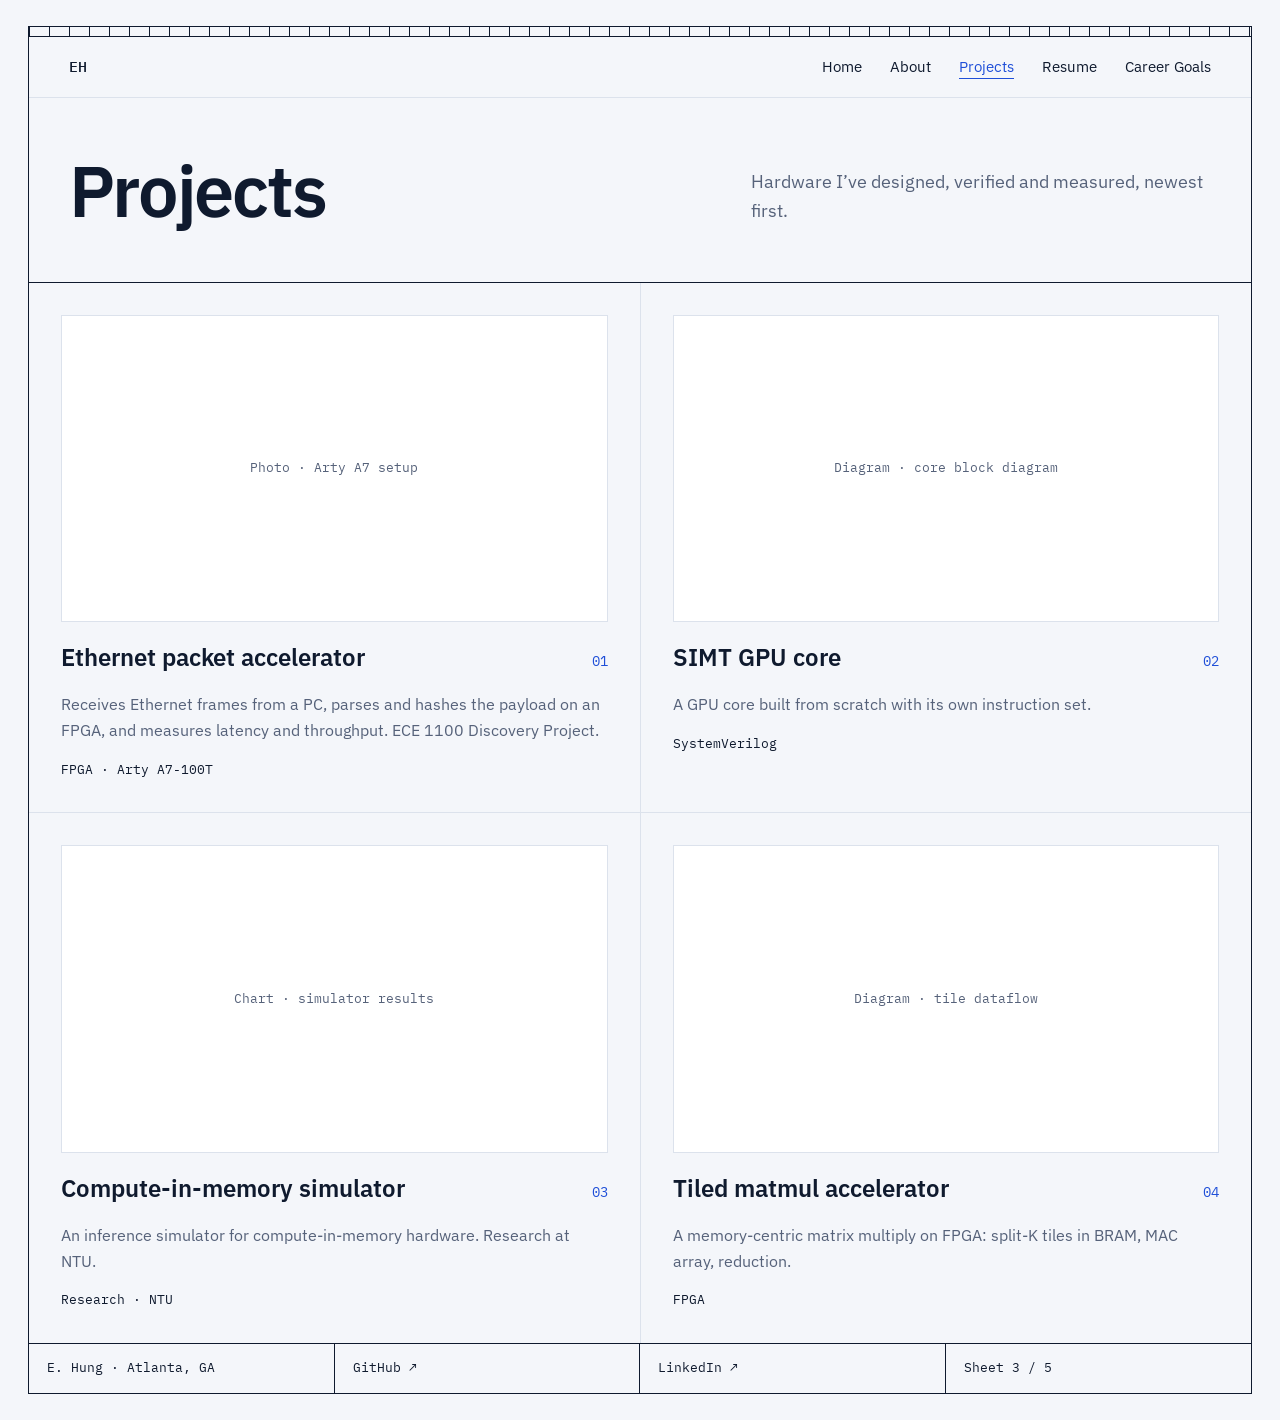
==== projects/index.html @ 6c3ed5fd "template" ====
<!doctype html>
<html lang="en">
<head>
  <meta charset="utf-8">
  <meta name="viewport" content="width=device-width, initial-scale=1">
  <title>Projects · Ethan Hung</title>
  <meta name="description" content="Hardware projects by Ethan Hung.">
  <link rel="preconnect" href="https://fonts.googleapis.com">
  <link rel="preconnect" href="https://fonts.gstatic.com" crossorigin>
  <link href="https://fonts.googleapis.com/css2?family=IBM+Plex+Mono:wght@400;500&family=IBM+Plex+Sans:wght@400;500;600&display=swap" rel="stylesheet">
  <link rel="stylesheet" href="../assets/style.css">
</head>
<body>
<div class="sheet">
  <div class="ruler" aria-hidden="true"></div>

  <header class="site-header">
    <a class="logo" href="../index.html">EH</a>
    <nav class="site-nav" aria-label="Main">
      <a href="../index.html">Home</a>
      <a href="../about.html">About</a>
      <a href="index.html" aria-current="page">Projects</a>
      <a href="../resume.html">Resume</a>
      <a href="../goals.html">Career Goals</a>
    </nav>
  </header>

  <main>
    <section class="page-head">
      <h1 class="page-title">Projects</h1>
      <p class="lede" style="max-width: 460px">Hardware I’ve designed, verified and measured, newest first.</p>
    </section>

    <!-- To add a project: copy one <a class="card">…</a> block, then copy a project page. -->
    <section class="card-grid">
      <a class="card" href="ethernet-accelerator.html">
        <div class="slot r-16x9">Photo · Arty A7 setup</div>
        <div class="card-head"><span class="name">Ethernet packet accelerator</span><span class="num">01</span></div>
        <p>Receives Ethernet frames from a PC, parses and hashes the payload on an FPGA, and measures latency and throughput. ECE 1100 Discovery Project.</p>
        <span class="tag">FPGA · Arty A7-100T</span>
      </a>
      <a class="card" href="simt-gpu-core.html">
        <div class="slot r-16x9">Diagram · core block diagram</div>
        <div class="card-head"><span class="name">SIMT GPU core</span><span class="num">02</span></div>
        <p>A GPU core built from scratch with its own instruction set.</p>
        <span class="tag">SystemVerilog</span>
      </a>
      <a class="card" href="#">
        <div class="slot r-16x9">Chart · simulator results</div>
        <div class="card-head"><span class="name">Compute-in-memory simulator</span><span class="num">03</span></div>
        <p>An inference simulator for compute-in-memory hardware. Research at NTU.</p>
        <span class="tag">Research · NTU</span>
      </a>
      <a class="card" href="#">
        <div class="slot r-16x9">Diagram · tile dataflow</div>
        <div class="card-head"><span class="name">Tiled matmul accelerator</span><span class="num">04</span></div>
        <p>A memory-centric matrix multiply on FPGA: split-K tiles in BRAM, MAC array, reduction.</p>
        <span class="tag">FPGA</span>
      </a>
    </section>
  </main>

  <footer class="site-footer">
    <div>E. Hung · Atlanta, GA</div>
    <a href="https://github.com/ethanhung2007">GitHub ↗</a>
    <a href="#">LinkedIn ↗</a>
    <div>Sheet 3 / 5</div>
  </footer>
</div>
</body>
</html>
---- assets/style.css ----
/* ==========================================================
   Ethan Hung — ePortfolio theme ("Title Block", Blueprint colors)
   Change a color or font here and every page updates.
   ========================================================== */

:root {
  --bg: #F4F6FA;        /* page background */
  --surface: #FFFFFF;   /* image slots, cards */
  --sunken: #EEF1F6;    /* resume viewer backdrop */
  --ink: #0F1A2E;       /* text + heavy rules */
  --muted: #56627A;     /* secondary text */
  --line: #DCE2EC;      /* hairline dividers */
  --accent: #1F4FD8;    /* links, numbers, primary button */
  --accent-dark: #173DA8;

  --sans: "IBM Plex Sans", system-ui, sans-serif;
  --mono: "IBM Plex Mono", ui-monospace, monospace;

  --pad-x: clamp(20px, 4vw, 40px);
  --pad-y: clamp(28px, 5vw, 56px);
}

* { box-sizing: border-box; }

html { scroll-behavior: smooth; }

body {
  margin: 0;
  padding: clamp(12px, 2vw, 28px);
  background: var(--bg);
  color: var(--ink);
  font-family: var(--sans);
  font-size: 16px;
  line-height: 1.6;
}

a { color: var(--accent); }
a:hover { color: var(--accent-dark); }
img { display: block; max-width: 100%; height: auto; }
h1, h2, h3, p, figure, ul { margin: 0; }

.mono { font-family: var(--mono); }
.muted { color: var(--muted); }
.accent { color: var(--accent); }

/* ---------- the drawing sheet ---------- */
.sheet {
  max-width: 1224px;
  margin: 0 auto;
  border: 1.5px solid var(--ink);
  display: flex;
  flex-direction: column;
}

.ruler {
  height: 10px;
  border-bottom: 1px solid var(--ink);
  background: repeating-linear-gradient(to right, var(--ink) 0 1px, transparent 1px 20px);
}

/* ---------- header / nav ---------- */
.site-header {
  display: flex;
  flex-wrap: wrap;
  gap: 12px 32px;
  justify-content: space-between;
  align-items: center;
  padding: 18px var(--pad-x);
  border-bottom: 1px solid var(--line);
}
.logo {
  font-family: var(--mono);
  font-size: 15px;
  font-weight: 500;
  color: var(--ink);
  text-decoration: none;
}
.site-nav { display: flex; flex-wrap: wrap; gap: 8px 28px; font-size: 15px; }
.site-nav a { color: var(--ink); text-decoration: none; }
.site-nav a:hover { color: var(--accent); }
.site-nav a[aria-current="page"] {
  color: var(--accent);
  text-decoration: underline;
  text-underline-offset: 6px;
}

/* ---------- footer (title block) ---------- */
.site-footer {
  display: grid;
  grid-template-columns: repeat(auto-fit, minmax(160px, 1fr));
  border-top: 1.5px solid var(--ink);
  font-family: var(--mono);
  font-size: 13px;
}
.site-footer > * {
  padding: 14px 18px;
  border-right: 1px solid var(--ink);
  color: var(--ink);
  text-decoration: none;
}
.site-footer > *:last-child { border-right: 0; }
.site-footer a:hover { color: var(--accent); }

/* ---------- shared building blocks ---------- */
.page-head {
  padding: var(--pad-y) var(--pad-x);
  border-bottom: 1px solid var(--ink);
  display: flex;
  flex-wrap: wrap;
  gap: 16px 48px;
  justify-content: space-between;
  align-items: end;
}
.page-title {
  font-size: clamp(48px, 6vw, 72px);
  line-height: 1;
  font-weight: 600;
  letter-spacing: -0.03em;
}
.lede { max-width: 680px; font-size: 18px; line-height: 1.6; color: var(--muted); }

.section {
  padding: clamp(28px, 5vw, 48px) var(--pad-x);
  border-bottom: 1px solid var(--line);
  display: flex;
  flex-direction: column;
  gap: 20px;
}
.section:last-child { border-bottom: 0; }
.section h2 { font-size: 26px; font-weight: 600; letter-spacing: -0.01em; line-height: 1.25; }

.btn-row { display: flex; flex-wrap: wrap; gap: 12px; }
.btn {
  display: inline-block;
  padding: 13px 22px;
  font-size: 15px;
  font-weight: 500;
  text-decoration: none;
  border: 1px solid var(--ink);
  color: var(--ink);
}
.btn:hover { background: var(--ink); color: var(--bg); }
.btn-primary { background: var(--accent); border-color: var(--accent); color: #FFFFFF; }
.btn-primary:hover { background: var(--accent-dark); border-color: var(--accent-dark); color: #FFFFFF; }

/* image slot: shows a label until you drop an <img> inside */
.slot {
  background: var(--surface);
  border: 1px solid var(--line);
  display: flex;
  align-items: center;
  justify-content: center;
  overflow: hidden;
  font-family: var(--mono);
  font-size: 13px;
  color: var(--muted);
  text-align: center;
  padding: 12px;
}
.slot:has(img) { padding: 0; }
.slot img { width: 100%; height: 100%; object-fit: cover; }
.r-16x9 { aspect-ratio: 16 / 9; }
.r-16x7 { aspect-ratio: 16 / 7; }
.r-16x6 { aspect-ratio: 16 / 6; }
.r-21x9 { aspect-ratio: 21 / 9; }
.r-4x3  { aspect-ratio: 4 / 3; }
.r-4x5  { aspect-ratio: 4 / 5; }

figcaption { font-family: var(--mono); font-size: 13px; color: var(--muted); margin-top: 10px; }

/* ruled list (experience, timeline) */
.ruled { display: flex; flex-direction: column; border-top: 1px solid var(--ink); }
.ruled > * {
  display: flex;
  flex-wrap: wrap;
  gap: 4px 32px;
  justify-content: space-between;
  padding: 20px 0;
  border-bottom: 1px solid var(--line);
}
.ruled .title { font-size: 18px; font-weight: 500; }
.ruled .sub { color: var(--muted); }
.ruled .when { font-family: var(--mono); font-size: 13px; color: var(--muted); }

/* columns that stack on phones */
.cols {
  display: grid;
  grid-template-columns: repeat(auto-fit, minmax(min(100%, 300px), 1fr));
}
.cols > * {
  padding: clamp(28px, 5vw, 40px) var(--pad-x);
  border-right: 1px solid var(--line);
  display: flex;
  flex-direction: column;
  gap: 14px;
}
.cols > *:last-child { border-right: 0; }
.cols h2 { font-size: 22px; font-weight: 600; }

/* ---------- Home ---------- */
.hero { display: flex; flex-wrap: wrap; }
.hero-text {
  flex: 1 1 480px;
  min-width: 0;
  padding: clamp(32px, 6vw, 64px) var(--pad-x);
  display: flex;
  flex-direction: column;
  gap: 28px;
  border-right: 1px solid var(--line);
}
.hero-name {
  font-size: clamp(64px, 9vw, 112px);
  line-height: 0.95;
  font-weight: 600;
  letter-spacing: -0.035em;
}
.hero-text p { max-width: 500px; font-size: 20px; line-height: 1.55; }
.hero-side { flex: 1 1 420px; min-width: 0; display: flex; flex-direction: column; }
.hero-side .slot { border: 0; border-bottom: 1px solid var(--line); }

.project-row {
  display: grid;
  grid-template-columns: 56px 1fr auto;
  gap: 8px;
  align-items: baseline;
  padding: 22px var(--pad-x);
  border-bottom: 1px solid var(--line);
  color: var(--ink);
  text-decoration: none;
}
.project-row:last-child { border-bottom: 0; }
.project-row:hover { background: var(--surface); color: var(--ink); }
.project-row .num { font-family: var(--mono); font-size: 14px; color: var(--accent); }
.project-row .name { font-size: 20px; font-weight: 500; }
.project-row .tag { font-family: var(--mono); font-size: 13px; color: var(--muted); }

/* ---------- About ---------- */
.about-top { display: flex; flex-wrap: wrap; border-bottom: 1px solid var(--line); }
.about-photo {
  flex: 1 1 340px;
  min-width: 0;
  padding: var(--pad-y) var(--pad-x);
  border-right: 1px solid var(--line);
  display: flex;
  flex-direction: column;
  gap: 24px;
}
.about-story {
  flex: 999 1 560px;
  min-width: 0;
  max-width: 760px;
  padding: var(--pad-y) var(--pad-x);
  display: flex;
  flex-direction: column;
  gap: 40px;
}
.story-block { display: flex; flex-direction: column; gap: 14px; }
.story-block h2 { font-size: 26px; font-weight: 600; letter-spacing: -0.01em; }
.story-block p { font-size: 18px; line-height: 1.65; }

/* ---------- Projects grid ---------- */
.card-grid {
  display: grid;
  grid-template-columns: repeat(auto-fit, minmax(min(100%, 440px), 1fr));
  gap: 1px;
  background: var(--line);
}
.card {
  background: var(--bg);
  padding: clamp(20px, 3vw, 32px);
  display: flex;
  flex-direction: column;
  gap: 16px;
  color: var(--ink);
  text-decoration: none;
}
.card:hover { background: var(--surface); color: var(--ink); }
.card-head { display: flex; justify-content: space-between; align-items: baseline; gap: 16px; }
.card-head .name { font-size: 24px; font-weight: 600; }
.card-head .num { font-family: var(--mono); font-size: 14px; color: var(--accent); }
.card p { color: var(--muted); }
.card .tag { font-family: var(--mono); font-size: 13px; }

/* ---------- Project feature page ---------- */
.feature-head { padding: var(--pad-y) var(--pad-x) 32px; display: flex; flex-direction: column; gap: 20px; }
.feature-title {
  max-width: 900px;
  font-size: clamp(40px, 5.5vw, 68px);
  line-height: 1.02;
  font-weight: 600;
  letter-spacing: -0.03em;
}
.back { font-family: var(--mono); font-size: 14px; text-decoration: none; }

.spec {
  display: grid;
  grid-template-columns: repeat(auto-fit, minmax(170px, 1fr));
  border-top: 1px solid var(--ink);
  border-bottom: 1px solid var(--ink);
  font-size: 15px;
}
.spec > div {
  padding: 14px clamp(20px, 2vw, 24px);
  border-right: 1px solid var(--line);
  display: flex;
  flex-direction: column;
  gap: 4px;
}
.spec > div:last-child { border-right: 0; }
.spec .label { font-family: var(--mono); font-size: 12px; color: var(--muted); }

.feature-hero { border: 0; border-bottom: 1px solid var(--line); }

.feature-body { display: flex; flex-wrap: wrap; gap: 32px 64px; padding: var(--pad-y) var(--pad-x); }
.toc {
  flex: 1 1 180px;
  align-self: flex-start;
  display: flex;
  flex-direction: column;
  gap: 12px;
  font-family: var(--mono);
  font-size: 14px;
}
.toc a { color: var(--ink); text-decoration: none; }
.toc a:hover { color: var(--accent); }
.toc span { color: var(--accent); margin-right: 10px; }
@media (min-width: 900px) { .toc { position: sticky; top: 24px; } }

.article {
  flex: 999 1 560px;
  min-width: 0;
  max-width: 760px;
  display: flex;
  flex-direction: column;
  gap: 56px;
}
.article section { display: flex; flex-direction: column; gap: 16px; scroll-margin-top: 24px; }
.article h2 { font-size: 30px; font-weight: 600; letter-spacing: -0.01em; }
.article h2 .num { font-family: var(--mono); font-size: 16px; font-weight: 500; color: var(--accent); margin-right: 14px; }
.article p { font-size: 18px; line-height: 1.7; }
.article figure { margin-top: 8px; }

.steps {
  display: grid;
  grid-template-columns: repeat(auto-fit, minmax(160px, 1fr));
  gap: 1px;
  background: var(--line);
  border: 1px solid var(--line);
  margin-top: 8px;
}
.steps > div { background: var(--bg); padding: 16px; display: flex; flex-direction: column; gap: 6px; }
.steps .n { font-family: var(--mono); font-size: 13px; color: var(--accent); }
.steps .t { font-weight: 500; }
.steps .d { font-size: 14px; color: var(--muted); }

.stats {
  display: grid;
  grid-template-columns: repeat(auto-fit, minmax(150px, 1fr));
  border-top: 1px solid var(--ink);
  border-bottom: 1px solid var(--ink);
}
.stats > div { padding: 18px 16px 18px 0; display: flex; flex-direction: column; gap: 6px; }
.stats .v { font-size: 32px; font-weight: 600; letter-spacing: -0.02em; line-height: 1.2; }
.stats .k { font-family: var(--mono); font-size: 13px; color: var(--muted); }

.next {
  display: flex;
  justify-content: space-between;
  align-items: center;
  gap: 16px;
  padding: 24px var(--pad-x);
  border-top: 1px solid var(--ink);
  color: var(--ink);
  text-decoration: none;
  font-size: 20px;
  font-weight: 500;
}
.next:hover { background: var(--surface); color: var(--ink); }
.next .arrow { font-family: var(--mono); color: var(--accent); }

/* ---------- Resume ---------- */
.resume-viewer {
  padding: clamp(24px, 5vw, 56px) clamp(16px, 4vw, 40px);
  background: var(--sunken);
  display: flex;
  justify-content: center;
}
.resume-viewer iframe {
  width: 100%;
  max-width: 820px;
  aspect-ratio: 8.5 / 11;
  border: 1px solid var(--ink);
  background: var(--surface);
}

/* ---------- Career goals ---------- */
.goal { max-width: 880px; font-size: clamp(24px, 3vw, 34px); line-height: 1.3; font-weight: 500; letter-spacing: -0.01em; }
.timeline > div { justify-content: flex-start; }
.timeline .when { flex: 0 0 180px; font-size: 14px; color: var(--accent); }
.timeline .what { flex: 1 1 400px; min-width: 0; display: flex; flex-direction: column; gap: 6px; }
.timeline .title { font-size: 19px; }
.list { padding-left: 20px; font-size: 17px; line-height: 1.9; }

/* ---------- placeholder text: delete the class once you write it ---------- */
.todo { color: var(--muted); }
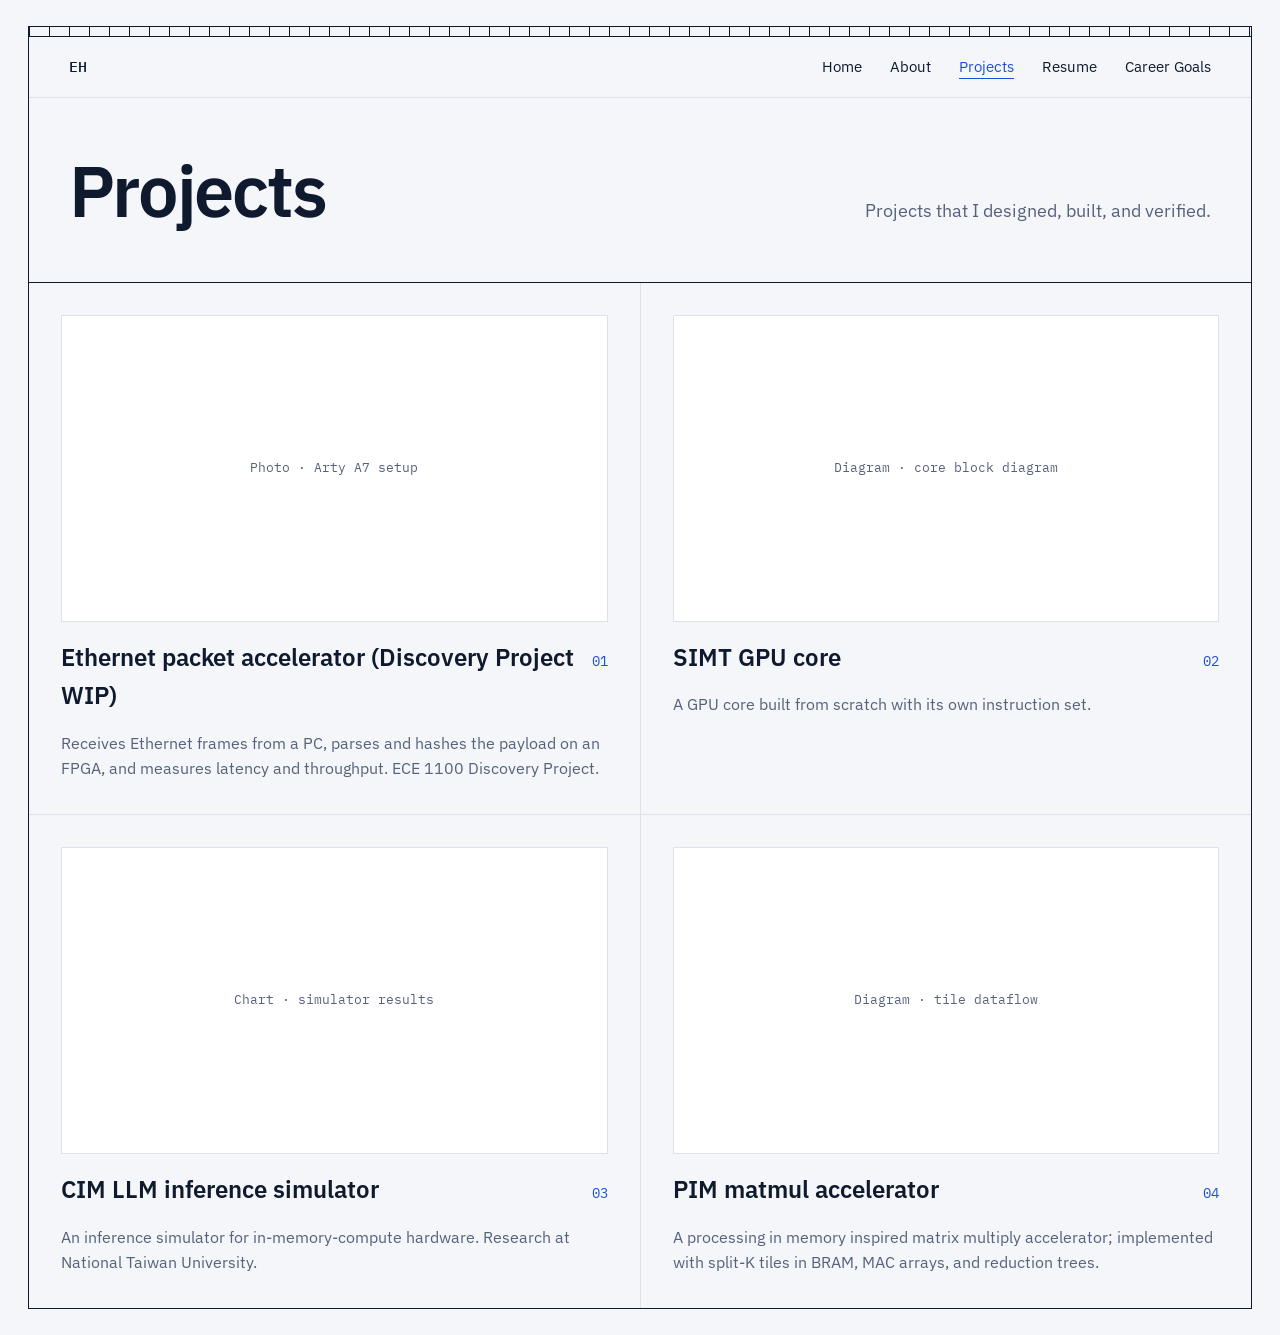
==== commit e9b7a2b0: "need images, everythign else done" ====
--- a/projects/index.html
+++ b/projects/index.html
@@ -28,44 +28,32 @@
   <main>
     <section class="page-head">
       <h1 class="page-title">Projects</h1>
-      <p class="lede" style="max-width: 460px">Hardware I’ve designed, verified and measured, newest first.</p>
+      <p class="lede" style="max-width: 460px">Projects that I designed, built, and verified.</p>
     </section>
 
-    <!-- To add a project: copy one <a class="card">…</a> block, then copy a project page. -->
     <section class="card-grid">
-      <a class="card" href="ethernet-accelerator.html">
+      <a class="card" href="#">
         <div class="slot r-16x9">Photo · Arty A7 setup</div>
-        <div class="card-head"><span class="name">Ethernet packet accelerator</span><span class="num">01</span></div>
+        <div class="card-head"><span class="name">Ethernet packet accelerator (Discovery Project WIP)</span><span class="num">01</span></div>
         <p>Receives Ethernet frames from a PC, parses and hashes the payload on an FPGA, and measures latency and throughput. ECE 1100 Discovery Project.</p>
-        <span class="tag">FPGA · Arty A7-100T</span>
       </a>
       <a class="card" href="simt-gpu-core.html">
         <div class="slot r-16x9">Diagram · core block diagram</div>
         <div class="card-head"><span class="name">SIMT GPU core</span><span class="num">02</span></div>
         <p>A GPU core built from scratch with its own instruction set.</p>
-        <span class="tag">SystemVerilog</span>
-      </a>
       <a class="card" href="#">
         <div class="slot r-16x9">Chart · simulator results</div>
-        <div class="card-head"><span class="name">Compute-in-memory simulator</span><span class="num">03</span></div>
-        <p>An inference simulator for compute-in-memory hardware. Research at NTU.</p>
-        <span class="tag">Research · NTU</span>
+        <div class="card-head"><span class="name">CIM LLM inference simulator</span><span class="num">03</span></div>
+        <p>An inference simulator for in-memory-compute hardware. Research at National Taiwan University.</p>
       </a>
       <a class="card" href="#">
         <div class="slot r-16x9">Diagram · tile dataflow</div>
-        <div class="card-head"><span class="name">Tiled matmul accelerator</span><span class="num">04</span></div>
-        <p>A memory-centric matrix multiply on FPGA: split-K tiles in BRAM, MAC array, reduction.</p>
-        <span class="tag">FPGA</span>
+        <div class="card-head"><span class="name">PIM matmul accelerator</span><span class="num">04</span></div>
+        <p>A processing in memory inspired matrix multiply accelerator; implemented with split-K tiles in BRAM, MAC arrays, and reduction trees.</p>
       </a>
     </section>
   </main>
 
-  <footer class="site-footer">
-    <div>E. Hung · Atlanta, GA</div>
-    <a href="https://github.com/ethanhung2007">GitHub ↗</a>
-    <a href="#">LinkedIn ↗</a>
-    <div>Sheet 3 / 5</div>
-  </footer>
 </div>
 </body>
 </html>
--- a/assets/style.css
+++ b/assets/style.css
@@ -400,6 +400,33 @@
 .timeline .what { flex: 1 1 400px; min-width: 0; display: flex; flex-direction: column; gap: 6px; }
 .timeline .title { font-size: 19px; }
 .list { padding-left: 20px; font-size: 17px; line-height: 1.9; }
-
+.prose {
+  max-width: 760px;
+  gap: 24px;
+  padding-top: var(--pad-y);
+  padding-bottom: var(--pad-y);
+}
+.prose p { font-size: 18px; line-height: 1.75; }
+.prose h2 { margin-top: 16px; }
 /* ---------- placeholder text: delete the class once you write it ---------- */
 .todo { color: var(--muted); }
+/* skills grid */
+.skills {
+  display: grid;
+  grid-template-columns: repeat(auto-fit, minmax(min(100%, 300px), 1fr));
+  gap: 1px;
+  background: var(--line);
+  border-top: 1px solid var(--ink);
+  border-bottom: 1px solid var(--line);
+}
+.skills > div {
+  background: var(--bg);
+  padding: 24px 24px 24px 0;
+  display: flex;
+  flex-direction: column;
+  gap: 10px;
+}
+.skills > div + div { padding-left: 24px; }
+.skills h3 { font-size: 20px; font-weight: 600; }
+.skills p { color: var(--muted); line-height: 1.65; }
+.skills .tags { font-family: var(--mono); font-size: 13px; color: var(--accent); margin-top: auto; padding-top: 6px; }
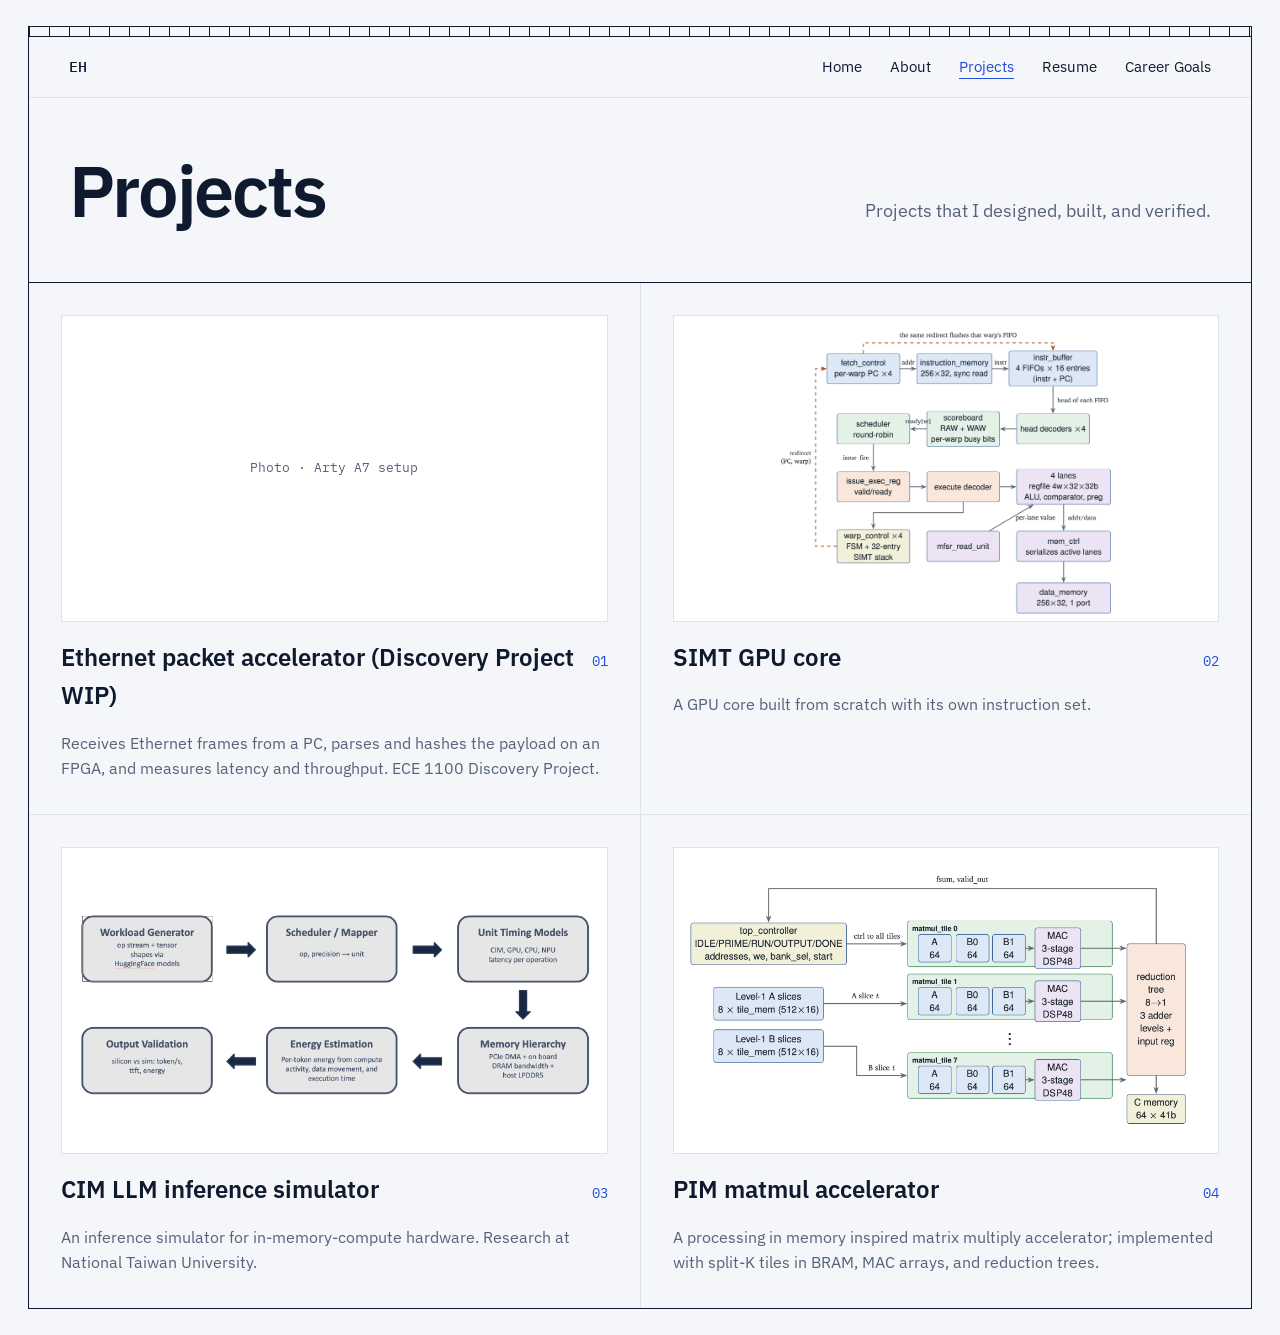
==== commit d5707e61: "added images" ====
--- a/projects/index.html
+++ b/projects/index.html
@@ -38,16 +38,17 @@
         <p>Receives Ethernet frames from a PC, parses and hashes the payload on an FPGA, and measures latency and throughput. ECE 1100 Discovery Project.</p>
       </a>
       <a class="card" href="simt-gpu-core.html">
-        <div class="slot r-16x9">Diagram · core block diagram</div>
+        <div class="slot r-16x9 diagram"><img src="../SIMT.png" alt="SIMT GPU core architecture and control flow" width="1664" height="1454" loading="lazy"></div>
         <div class="card-head"><span class="name">SIMT GPU core</span><span class="num">02</span></div>
         <p>A GPU core built from scratch with its own instruction set.</p>
+      </a>
       <a class="card" href="#">
-        <div class="slot r-16x9">Chart · simulator results</div>
+        <div class="slot r-16x9 diagram"><img src="../CIM.png" alt="Compute-in-memory inference simulator diagram" width="1732" height="706" loading="lazy"></div>
         <div class="card-head"><span class="name">CIM LLM inference simulator</span><span class="num">03</span></div>
         <p>An inference simulator for in-memory-compute hardware. Research at National Taiwan University.</p>
       </a>
       <a class="card" href="#">
-        <div class="slot r-16x9">Diagram · tile dataflow</div>
+        <div class="slot r-16x9 diagram"><img src="../PIM.png" alt="Processing-in-memory matrix multiplication accelerator diagram" width="2004" height="976" loading="lazy"></div>
         <div class="card-head"><span class="name">PIM matmul accelerator</span><span class="num">04</span></div>
         <p>A processing in memory inspired matrix multiply accelerator; implemented with split-K tiles in BRAM, MAC arrays, and reduction trees.</p>
       </a>
--- a/assets/style.css
+++ b/assets/style.css
@@ -159,6 +159,9 @@
 }
 .slot:has(img) { padding: 0; }
 .slot img { width: 100%; height: 100%; object-fit: cover; }
+.slot.diagram img { object-fit: contain; }
+.slot.diagram.feature-hero img { max-width: 900px; height: auto; }
+.home-photo img { object-position: center 65%; }
 .r-16x9 { aspect-ratio: 16 / 9; }
 .r-16x7 { aspect-ratio: 16 / 7; }
 .r-16x6 { aspect-ratio: 16 / 6; }
@@ -400,14 +403,28 @@
 .timeline .what { flex: 1 1 400px; min-width: 0; display: flex; flex-direction: column; gap: 6px; }
 .timeline .title { font-size: 19px; }
 .list { padding-left: 20px; font-size: 17px; line-height: 1.9; }
+/* long-form text pages: heading on the left, text on the right */
 .prose {
-  max-width: 760px;
-  gap: 24px;
+  display: grid;
+  grid-template-columns: minmax(160px, 260px) minmax(0, 760px);
+  column-gap: clamp(32px, 6vw, 80px);
+  row-gap: 0;
   padding-top: var(--pad-y);
   padding-bottom: var(--pad-y);
 }
-.prose p { font-size: 18px; line-height: 1.75; }
-.prose h2 { margin-top: 16px; }
+.prose > p { grid-column: 2; font-size: 18px; line-height: 1.75; padding-bottom: 32px; }
+.prose > h2 { grid-column: 1; font-size: 22px; font-weight: 600; line-height: 1.3; }
+.prose > h2,
+.prose > h2 + p { border-top: 1px solid var(--line); padding-top: 28px; }
+.prose > p + p { padding-top: 0; }
+.prose h3 { font-size: 20px; font-weight: 600; grid-column: 2; padding-bottom: 8px; }
+
+/* phones: stack heading above text */
+@media (max-width: 760px) {
+  .prose { grid-template-columns: 1fr; }
+  .prose > * { grid-column: 1; }
+  .prose > h2 + p { border-top: 0; padding-top: 12px; }
+}
 /* ---------- placeholder text: delete the class once you write it ---------- */
 .todo { color: var(--muted); }
 /* skills grid */
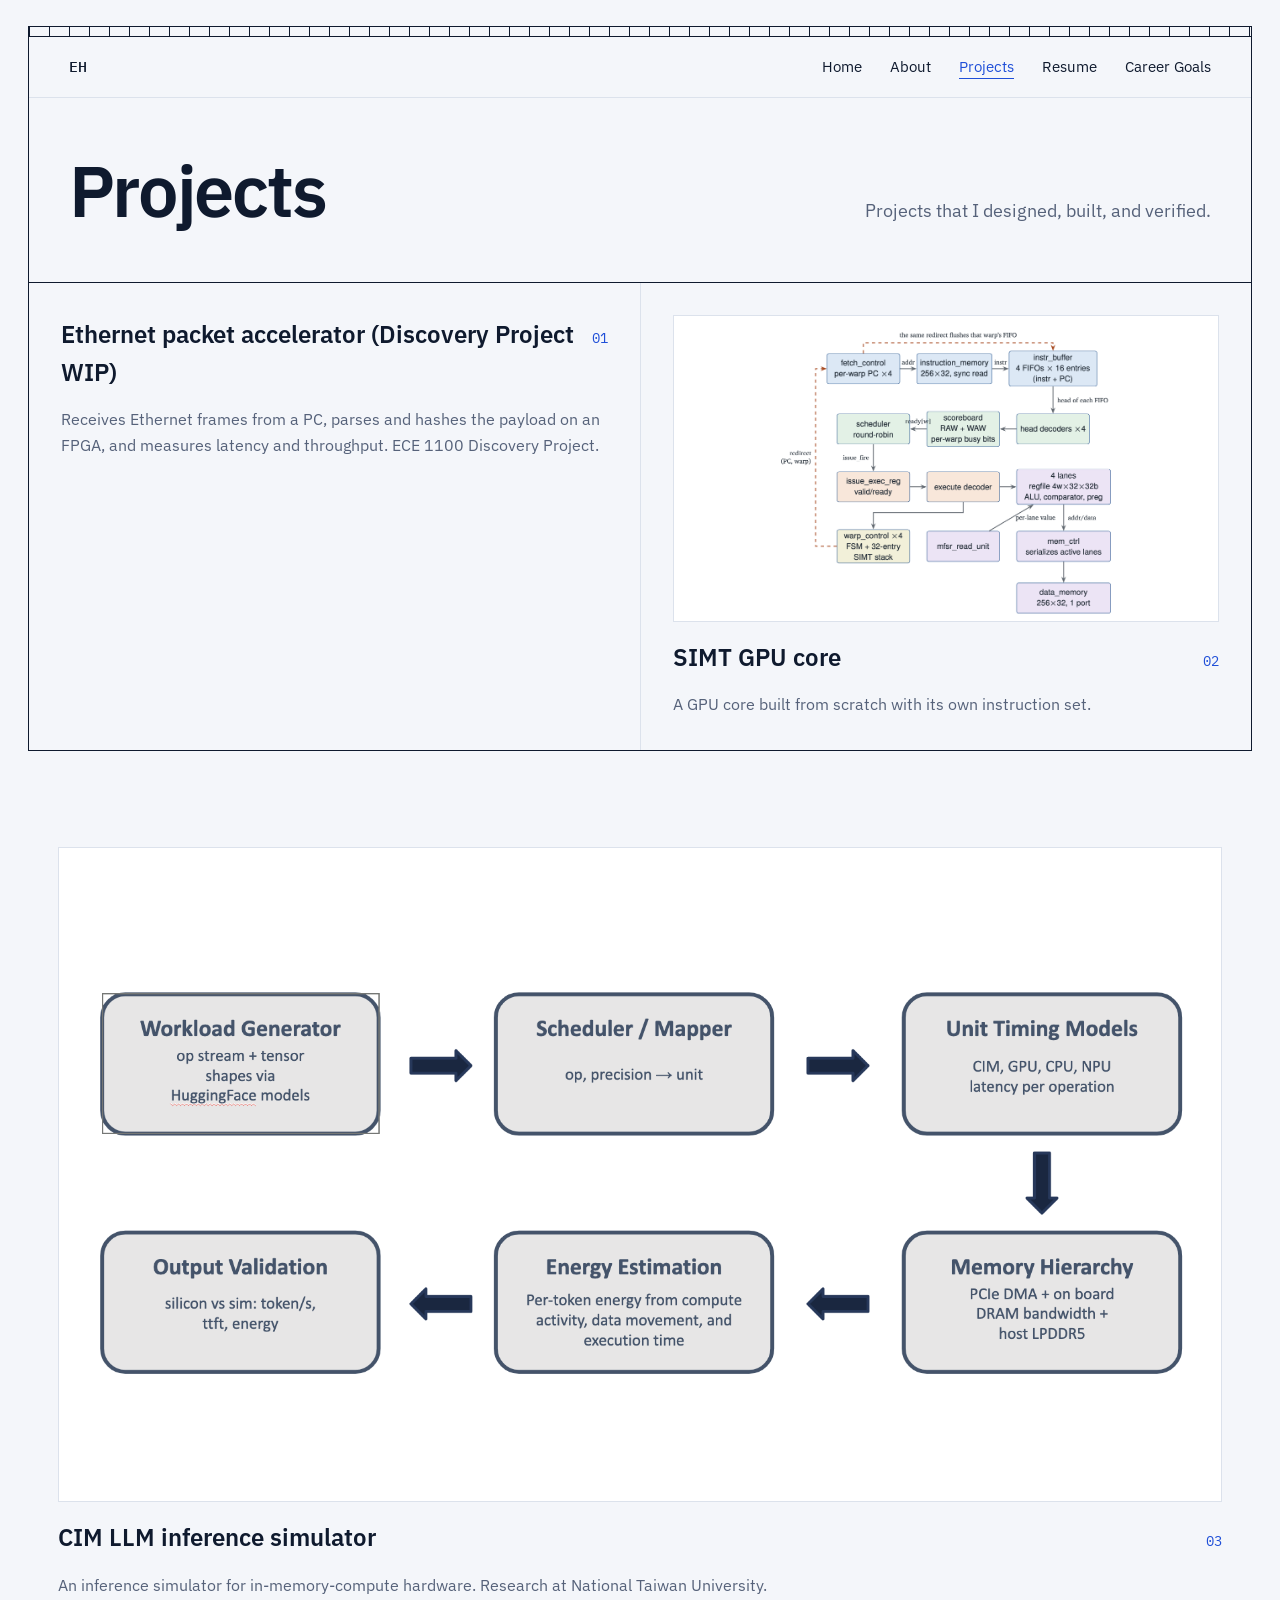
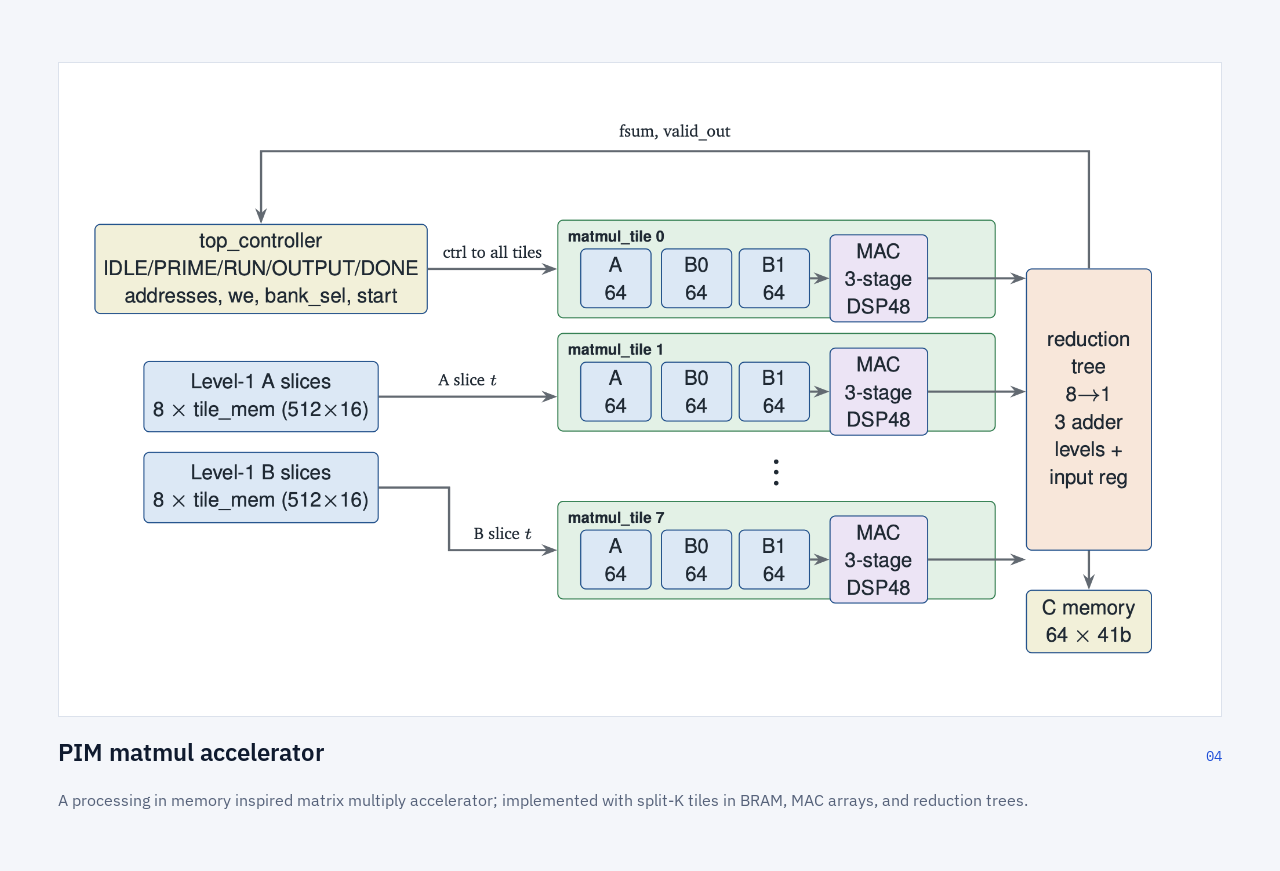
==== commit 85f2253f: "Compress images, remove todo placeholders" ====
--- a/projects/index.html
+++ b/projects/index.html
@@ -32,8 +32,7 @@
     </section>
 
     <section class="card-grid">
-      <a class="card" href="#">
-        <div class="slot r-16x9">Photo · Arty A7 setup</div>
+      <a class="card" href="ethernet-accelerator.html">
         <div class="card-head"><span class="name">Ethernet packet accelerator (Discovery Project WIP)</span><span class="num">01</span></div>
         <p>Receives Ethernet frames from a PC, parses and hashes the payload on an FPGA, and measures latency and throughput. ECE 1100 Discovery Project.</p>
       </a>
@@ -41,13 +40,13 @@
         <div class="slot r-16x9 diagram"><img src="../SIMT.png" alt="SIMT GPU core architecture and control flow" width="1664" height="1454" loading="lazy"></div>
         <div class="card-head"><span class="name">SIMT GPU core</span><span class="num">02</span></div>
         <p>A GPU core built from scratch with its own instruction set.</p>
-      </a>
-      <a class="card" href="#">
+      </div>
+      <a class="card">
         <div class="slot r-16x9 diagram"><img src="../CIM.png" alt="Compute-in-memory inference simulator diagram" width="1732" height="706" loading="lazy"></div>
         <div class="card-head"><span class="name">CIM LLM inference simulator</span><span class="num">03</span></div>
         <p>An inference simulator for in-memory-compute hardware. Research at National Taiwan University.</p>
-      </a>
-      <a class="card" href="#">
+      </div>
+      <a class="card">
         <div class="slot r-16x9 diagram"><img src="../PIM.png" alt="Processing-in-memory matrix multiplication accelerator diagram" width="2004" height="976" loading="lazy"></div>
         <div class="card-head"><span class="name">PIM matmul accelerator</span><span class="num">04</span></div>
         <p>A processing in memory inspired matrix multiply accelerator; implemented with split-K tiles in BRAM, MAC arrays, and reduction trees.</p>
--- a/assets/style.css
+++ b/assets/style.css
@@ -447,3 +447,6 @@
 .skills h3 { font-size: 20px; font-weight: 600; }
 .skills p { color: var(--muted); line-height: 1.65; }
 .skills .tags { font-family: var(--mono); font-size: 13px; color: var(--accent); margin-top: auto; padding-top: 6px; }
+
+.contact { border-top: 1.5px solid var(--ink); }
+.contact h2 { padding: 24px var(--pad-x) 16px; font-size: 24px; font-weight: 600; }
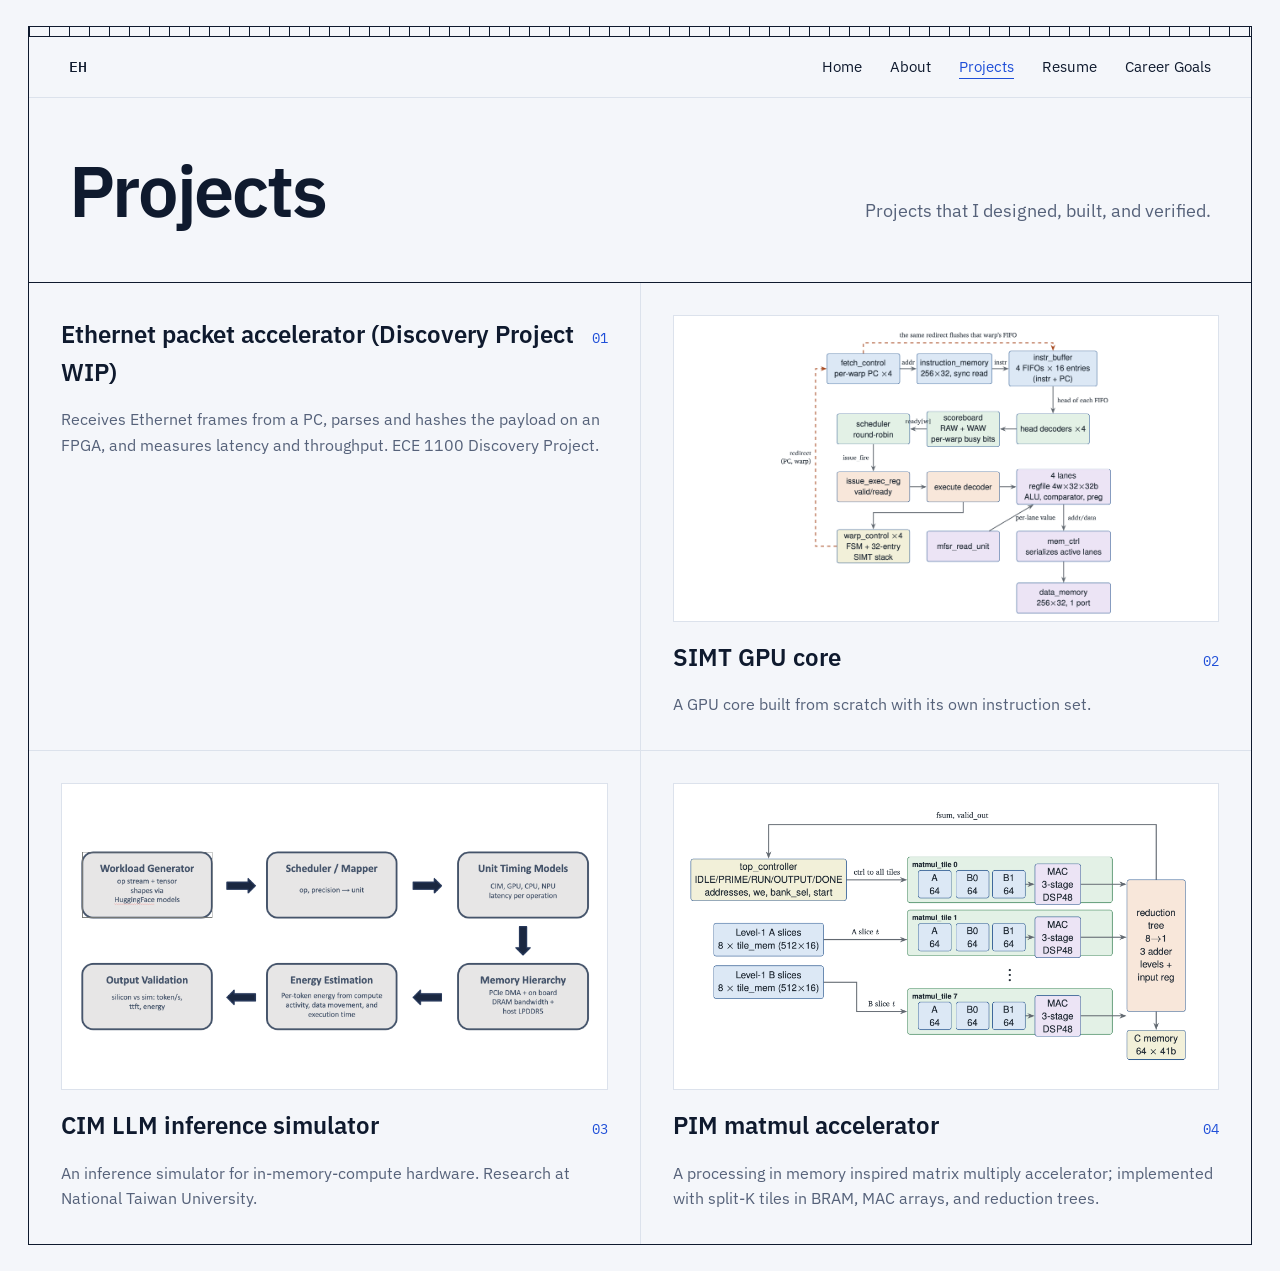
==== commit cfd5a442: "fixed projects layout" ====
--- a/projects/index.html
+++ b/projects/index.html
@@ -40,17 +40,17 @@
         <div class="slot r-16x9 diagram"><img src="../SIMT.png" alt="SIMT GPU core architecture and control flow" width="1664" height="1454" loading="lazy"></div>
         <div class="card-head"><span class="name">SIMT GPU core</span><span class="num">02</span></div>
         <p>A GPU core built from scratch with its own instruction set.</p>
-      </div>
-      <a class="card">
+      </a>
+      <div class="card">
         <div class="slot r-16x9 diagram"><img src="../CIM.png" alt="Compute-in-memory inference simulator diagram" width="1732" height="706" loading="lazy"></div>
         <div class="card-head"><span class="name">CIM LLM inference simulator</span><span class="num">03</span></div>
         <p>An inference simulator for in-memory-compute hardware. Research at National Taiwan University.</p>
       </div>
-      <a class="card">
+      <div class="card">
         <div class="slot r-16x9 diagram"><img src="../PIM.png" alt="Processing-in-memory matrix multiplication accelerator diagram" width="2004" height="976" loading="lazy"></div>
         <div class="card-head"><span class="name">PIM matmul accelerator</span><span class="num">04</span></div>
         <p>A processing in memory inspired matrix multiply accelerator; implemented with split-K tiles in BRAM, MAC arrays, and reduction trees.</p>
-      </a>
+      </div>
     </section>
   </main>
 
